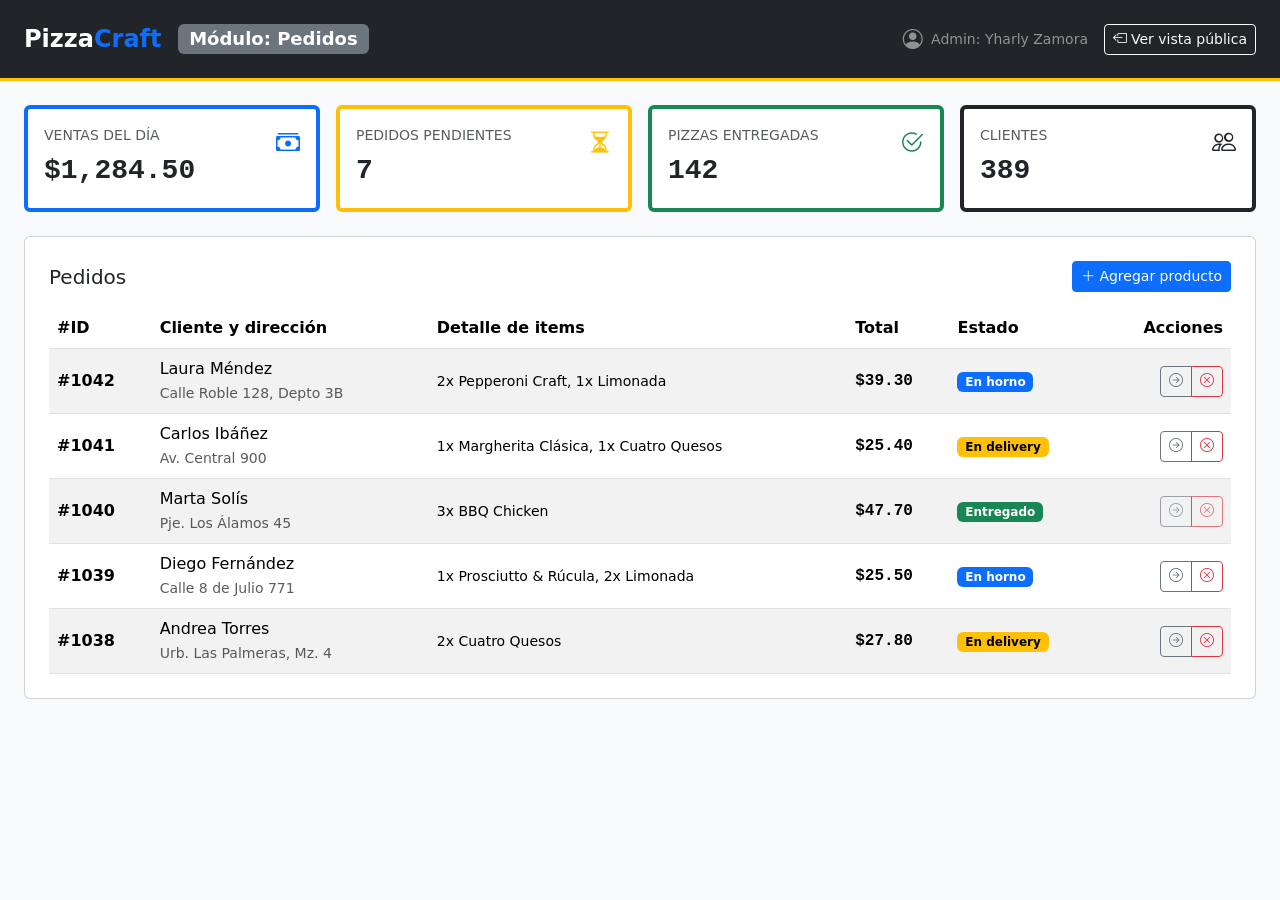
==== admin.html @ ee00fa4d "Add admin.html file" ====
<!DOCTYPE html>
<html lang="es">
<head>
  <meta charset="UTF-8" />
  <meta name="viewport" content="width=device-width, initial-scale=1.0" />
  <title>Pizza Craft</title>
  <link
    href="https://cdn.jsdelivr.net/npm/bootstrap@5.3.3/dist/css/bootstrap.min.css"
    rel="stylesheet"
  />
  <link
    rel="stylesheet"
    href="https://cdn.jsdelivr.net/npm/bootstrap-icons@1.11.3/font/bootstrap-icons.css"
  />

  <link rel="stylesheet" href="activos/css/custom.css" />
</head>
<body class="bg-light">


  <nav class="navbar navbar-expand-lg navbar-dark bg-dark border-bottom border-3 border-warning py-3 mb-4">
    <div class="container-fluid px-4">
      <a class="navbar-brand fw-bold fs-4 d-flex align-items-center gap-2" href="index.html">
        <img src="activos/img/logo.jpg" alt="Logo Pizza Craft" width="40" height="40"
          class="rounded-circle border border-primary border-2 object-fit-cover" onerror="this.style.display='none'" />
        <span>Pizza<span class="text-primary">Craft</span></span>
        <span class="badge text-bg-secondary ms-2">Módulo: Pedidos</span>
      </a>

      <button
        class="navbar-toggler"
        type="button"
        data-bs-toggle="collapse"
        data-bs-target="#navbarAdmin"
        aria-controls="navbarAdmin"
        aria-expanded="false"
        aria-label="Abrir menú de navegación"
      >
        <span class="navbar-toggler-icon"></span>
      </button>

      <div class="collapse navbar-collapse justify-content-end" id="navbarAdmin">
        <div class="d-flex align-items-center gap-3">
          <span class="text-white-50 small d-flex align-items-center gap-2">
            <i class="bi bi-person-circle fs-5"></i> Admin: Yharly Zamora 
          </span>
          <a href="index.html" class="btn btn-outline-light btn-sm">
            <i class="bi bi-box-arrow-left me-1"></i>Ver vista pública
          </a>
        </div>
      </div>
    </div>
  </nav>

  <div class="container-fluid px-4 pb-5">

    <div class="row g-3 mb-4">
      <div class="col-sm-6 col-xl-3">
        <div class="card border-start border-4 border-primary">
          <div class="card-body d-flex justify-content-between align-items-start">
            <div>
              <p class="text-uppercase small text-muted mb-1">Ventas del día</p>
              <p class="font-monospace fw-bold fs-3 mb-0">$1,284.50</p>
            </div>
            <i class="bi bi-cash-stack fs-4 text-primary"></i>
          </div>
        </div>
      </div>
      <div class="col-sm-6 col-xl-3">
        <div class="card border-start border-4 border-warning">
          <div class="card-body d-flex justify-content-between align-items-start">
            <div>
              <p class="text-uppercase small text-muted mb-1">Pedidos pendientes</p>
              <p class="font-monospace fw-bold fs-3 mb-0">7</p>
            </div>
            <i class="bi bi-hourglass-split fs-4 text-warning"></i>
          </div>
        </div>
      </div>
      <div class="col-sm-6 col-xl-3">
        <div class="card border-start border-4 border-success">
          <div class="card-body d-flex justify-content-between align-items-start">
            <div>
              <p class="text-uppercase small text-muted mb-1">Pizzas entregadas</p>
              <p class="font-monospace fw-bold fs-3 mb-0">142</p>
            </div>
            <i class="bi bi-check2-circle fs-4 text-success"></i>
          </div>
        </div>
      </div>
      <div class="col-sm-6 col-xl-3">
        <div class="card border-start border-4 border-dark">
          <div class="card-body d-flex justify-content-between align-items-start">
            <div>
              <p class="text-uppercase small text-muted mb-1">Clientes</p>
              <p class="font-monospace fw-bold fs-3 mb-0">389</p>
            </div>
            <i class="bi bi-people fs-4 text-dark"></i>
          </div>
        </div>
      </div>
    </div>

    <!--TABLA DE PEDIDOS -->

    <div class="card p-3 p-md-4 mb-4">
      <div class="d-flex flex-wrap justify-content-between align-items-center mb-3 gap-2">
        <h2 class="h5 mb-0">Pedidos</h2>
        <button
          type="button"
          class="btn btn-primary btn-sm"
          data-bs-toggle="modal"
          data-bs-target="#modalProducto"
        >
          <i class="bi bi-plus-lg me-1"></i>Agregar producto
        </button>
      </div>

      <div class="table-responsive">
        <table class="table table-striped table-hover align-middle mb-0">
          <thead>
            <tr>
              <th scope="col">#ID</th>
              <th scope="col">Cliente y dirección</th>
              <th scope="col">Detalle de items</th>
              <th scope="col">Total</th>
              <th scope="col">Estado</th>
              <th scope="col" class="text-end">Acciones</th>
            </tr>
          </thead>
          <tbody>
            <tr>
              <td class="fw-semibold">#1042</td>
              <td>
                Laura Méndez<br />
                <span class="text-muted small">Calle Roble 128, Depto 3B</span>
              </td>
              <td class="small">2x Pepperoni Craft, 1x Limonada</td>
              <td class="font-monospace fw-semibold">$39.30</td>
              <td><span class="badge text-bg-primary">En horno</span></td>
              <td class="text-end">
                <div class="btn-group btn-group-sm" role="group" aria-label="Acciones del pedido">
                  <button type="button" class="btn btn-outline-secondary" title="Avanzar estado">
                    <i class="bi bi-arrow-right-circle"></i>
                  </button>
                  <button type="button" class="btn btn-outline-danger" title="Anular pedido">
                    <i class="bi bi-x-circle"></i>
                  </button>
                </div>
              </td>
            </tr>
            <tr>
              <td class="fw-semibold">#1041</td>
              <td>
                Carlos Ibáñez<br />
                <span class="text-muted small">Av. Central 900</span>
              </td>
              <td class="small">1x Margherita Clásica, 1x Cuatro Quesos</td>
              <td class="font-monospace fw-semibold">$25.40</td>
              <td><span class="badge text-bg-warning">En delivery</span></td>
              <td class="text-end">
                <div class="btn-group btn-group-sm" role="group" aria-label="Acciones del pedido">
                  <button type="button" class="btn btn-outline-secondary" title="Avanzar estado">
                    <i class="bi bi-arrow-right-circle"></i>
                  </button>
                  <button type="button" class="btn btn-outline-danger" title="Anular pedido">
                    <i class="bi bi-x-circle"></i>
                  </button>
                </div>
              </td>
            </tr>
            <tr>
              <td class="fw-semibold">#1040</td>
              <td>
                Marta Solís<br />
                <span class="text-muted small">Pje. Los Álamos 45</span>
              </td>
              <td class="small">3x BBQ Chicken</td>
              <td class="font-monospace fw-semibold">$47.70</td>
              <td><span class="badge text-bg-success">Entregado</span></td>
              <td class="text-end">
                <div class="btn-group btn-group-sm" role="group" aria-label="Acciones del pedido">
                  <button type="button" class="btn btn-outline-secondary" title="Avanzar estado" disabled>
                    <i class="bi bi-arrow-right-circle"></i>
                  </button>
                  <button type="button" class="btn btn-outline-danger" title="Anular pedido" disabled>
                    <i class="bi bi-x-circle"></i>
                  </button>
                </div>
              </td>
            </tr>
            <tr>
              <td class="fw-semibold">#1039</td>
              <td>
                Diego Fernández<br />
                <span class="text-muted small">Calle 8 de Julio 771</span>
              </td>
              <td class="small">1x Prosciutto &amp; Rúcula, 2x Limonada</td>
              <td class="font-monospace fw-semibold">$25.50</td>
              <td><span class="badge text-bg-primary">En horno</span></td>
              <td class="text-end">
                <div class="btn-group btn-group-sm" role="group" aria-label="Acciones del pedido">
                  <button type="button" class="btn btn-outline-secondary" title="Avanzar estado">
                    <i class="bi bi-arrow-right-circle"></i>
                  </button>
                  <button type="button" class="btn btn-outline-danger" title="Anular pedido">
                    <i class="bi bi-x-circle"></i>
                  </button>
                </div>
              </td>
            </tr>
            <tr>
              <td class="fw-semibold">#1038</td>
              <td>
                Andrea Torres<br />
                <span class="text-muted small">Urb. Las Palmeras, Mz. 4</span>
              </td>
              <td class="small">2x Cuatro Quesos</td>
              <td class="font-monospace fw-semibold">$27.80</td>
              <td><span class="badge text-bg-warning">En delivery</span></td>
              <td class="text-end">
                <div class="btn-group btn-group-sm" role="group" aria-label="Acciones del pedido">
                  <button type="button" class="btn btn-outline-secondary" title="Avanzar estado">
                    <i class="bi bi-arrow-right-circle"></i>
                  </button>
                  <button type="button" class="btn btn-outline-danger" title="Anular pedido">
                    <i class="bi bi-x-circle"></i>
                  </button>
                </div>
              </td>
            </tr>
          </tbody>
        </table>
      </div>
    </div>
  </div>

  <!--EDITAR PRODUCTO-->

  <div class="modal fade" id="modalProducto" tabindex="-1" aria-labelledby="modalProductoLabel" aria-hidden="true">
    <div class="modal-dialog modal-dialog-centered modal-lg">
      <div class="modal-content">
        <div class="modal-header">
          <h5 class="modal-title" id="modalProductoLabel">Agregar producto</h5>
          <button type="button" class="btn-close" data-bs-dismiss="modal" aria-label="Cerrar"></button>
        </div>
        <div class="modal-body">
          <form class="row g-3 needs-validation" novalidate>
            <div class="col-md-6">
              <label for="prodNombre" class="form-label">Nombre</label>
              <input type="text" class="form-control" id="prodNombre" placeholder="Ej: Pizza Cuatro Quesos" required />
              <div class="invalid-feedback">Ingresá el nombre del producto.</div>
            </div>

            <div class="col-md-6">
              <label for="prodCategoria" class="form-label">Categoría</label>
              <select class="form-select" id="prodCategoria" required>
                <option value="" selected disabled>Seleccioná una categoría</option>
                <option value="especiales">Especiales</option>
                <option value="clasicas">Clásicas</option>
                <option value="bebidas">Bebidas</option>
              </select>
              <div class="invalid-feedback">Seleccioná una categoría.</div>
            </div>

            <div class="col-md-6">
              <label for="prodPrecio" class="form-label">Precio ($)</label>
              <input type="number" step="0.01" min="0" class="form-control" id="prodPrecio" placeholder="0.00" required />
              <div class="invalid-feedback">Ingresá un precio válido.</div>
            </div>

            <div class="col-md-6">
              <label for="prodImagen" class="form-label">Imagen (URL)</label>
              <input type="url" class="form-control" id="prodImagen" placeholder="activos/img/pizzas/nombre.jpg" />
            </div>

            <div class="col-12">
              <label for="prodDescripcion" class="form-label">Descripción</label>
              <textarea class="form-control" id="prodDescripcion" rows="3" placeholder="Breve descripción de los ingredientes..."></textarea>
            </div>
          </form>
        </div>
        <div class="modal-footer">
          <button type="button" class="btn btn-outline-secondary" data-bs-dismiss="modal">Cancelar</button>
          <button type="button" class="btn btn-primary" data-bs-dismiss="modal">
            <i class="bi bi-check2 me-1"></i>Guardar producto
          </button>
        </div>
      </div>
    </div>
  </div>

  <script src="https://cdn.jsdelivr.net/npm/bootstrap@5.3.3/dist/js/bootstrap.bundle.min.js"></script>
  <script src="activos/js/main.js"></script>
</body>
</html>
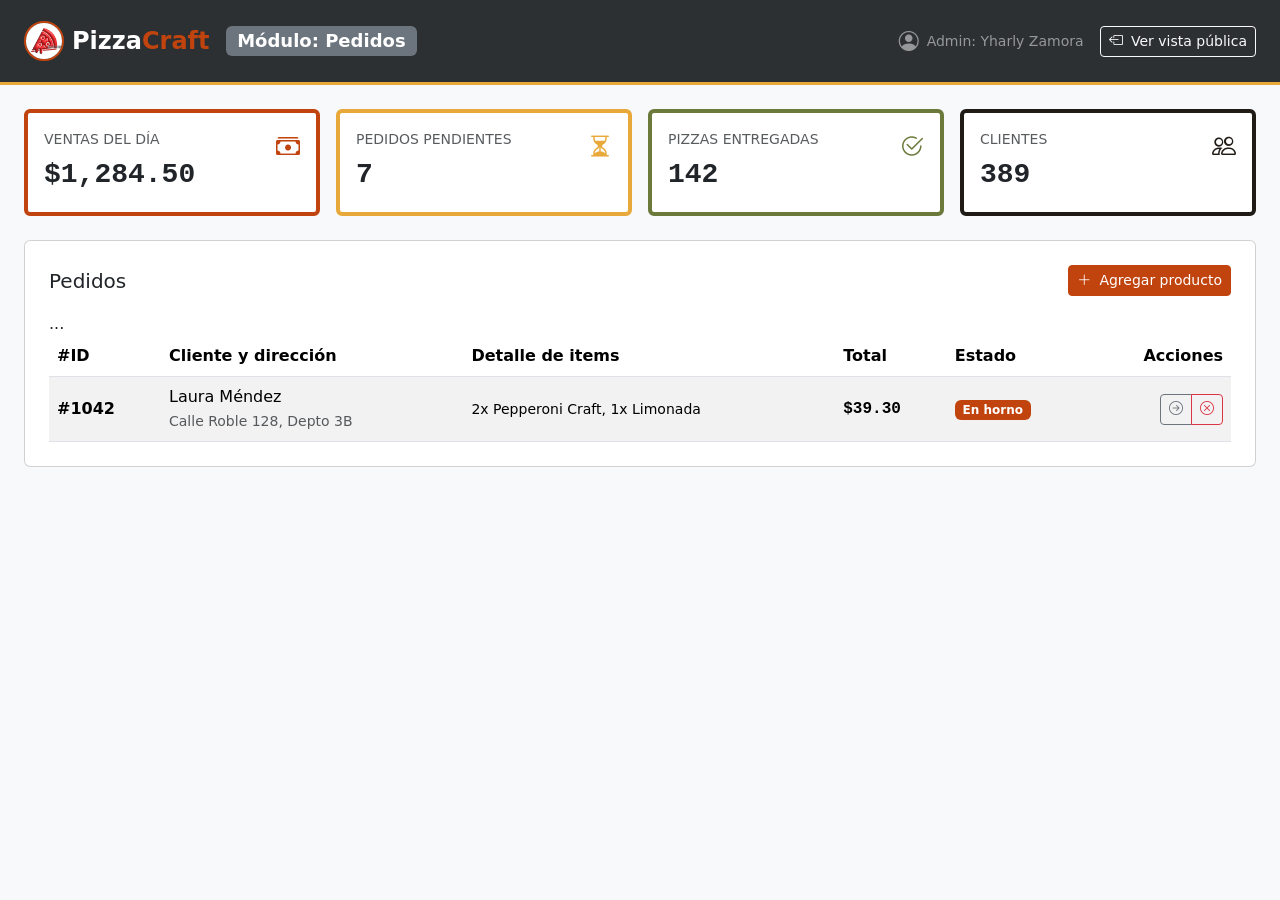
==== commit df729832: "Refactor admin.html for improved structure and clarity" ====
--- a/admin.html
+++ b/admin.html
@@ -1,71 +1,153 @@
 <!DOCTYPE html>
 <html lang="es">
+
 <head>
   <meta charset="UTF-8" />
   <meta name="viewport" content="width=device-width, initial-scale=1.0" />
+
   <title>Pizza Craft</title>
-  <link
-    href="https://cdn.jsdelivr.net/npm/bootstrap@5.3.3/dist/css/bootstrap.min.css"
-    rel="stylesheet"
-  />
-  <link
-    rel="stylesheet"
-    href="https://cdn.jsdelivr.net/npm/bootstrap-icons@1.11.3/font/bootstrap-icons.css"
-  />
+  <link href="https://cdn.jsdelivr.net/npm/bootstrap@5.3.3/dist/css/bootstrap.min.css" rel="stylesheet" />
+
+  <link rel="stylesheet" href="https://cdn.jsdelivr.net/npm/bootstrap-icons@1.11.3/font/bootstrap-icons.css" />
 
   <link rel="stylesheet" href="activos/css/custom.css" />
 </head>
+
 <body class="bg-light">
 
-
+  <!-- ==================== NAVBAR ==================== -->
+  <!-- Navbar de Bootstrap -->
+  <!-- navbar-expand-lg: mantiene el menú expandido desde lg-->
+  <!-- debajo de lg se convierte en menú hamburguesa -->
   <nav class="navbar navbar-expand-lg navbar-dark bg-dark border-bottom border-3 border-warning py-3 mb-4">
+
+    <!-- container-fluid: utiliza todo el ancho disponible -->
+    <!-- px-4: agrega padding horizontal -->
     <div class="container-fluid px-4">
+
+      <!-- LOGO PizzaCraft y "Módulo: Pedidos" -->
+      <!-- navbar-brand: identifica la marca dentro del Navbar -->
+      <!-- d-flex: organiza logo, nombre y badge mediante Flexbox -->
+      <!-- align-items-center: centra verticalmente los elementos -->
+      <!-- gap-2: agrega separación entre los elementos -->
       <a class="navbar-brand fw-bold fs-4 d-flex align-items-center gap-2" href="index.html">
+
+        <!-- Imagen del logo -->
         <img src="activos/img/logo.jpg" alt="Logo Pizza Craft" width="40" height="40"
-          class="rounded-circle border border-primary border-2 object-fit-cover" onerror="this.style.display='none'" />
+          class="rounded-circle border border-primary border-2 object-fit-cover"
+          onerror="this.style.display='none'" />
+
+        <!-- Nombre de la marca -->
         <span>Pizza<span class="text-primary">Craft</span></span>
+
+        <!-- Badge de Bootstrap para indicar el módulo actual -->
         <span class="badge text-bg-secondary ms-2">Módulo: Pedidos</span>
       </a>
 
-      <button
-        class="navbar-toggler"
-        type="button"
+
+      <!-- ==================== BOTÓN RESPONSIVE ==================== -->
+      <!-- Botón de menú que aparece cuando el Navbar se colapsa -->
+      <!-- data-bs-toggle="collapse": activa el componente Collapse de Bootstrap -->
+      <!-- data-bs-target="#navbarAdmin": indica qué elemento debe abrir/cerrar -->
+      <!-- aria-controls: indica qué elemento controla el botón -->
+      <!-- aria-expanded="false": indica que inicialmente el menú está cerrado -->
+      <button class="navbar-toggler" type="button"
         data-bs-toggle="collapse"
         data-bs-target="#navbarAdmin"
         aria-controls="navbarAdmin"
-        aria-expanded="false"
-        aria-label="Abrir menú de navegación"
-      >
+        aria-expanded="false">
+
+        <!-- Ícono de menú de Bootstrap -->
         <span class="navbar-toggler-icon"></span>
       </button>
 
+
+      <!-- ==================== CONTENIDO DERECHO DEL NAVBAR ==================== -->
+      <!-- collapse: permite ocultar/mostrar esta sección en responsive -->
+      <!-- navbar-collapse: sección colapsable propia del Navbar -->
+      <!-- justify-content-end: coloca el contenido hacia la derecha -->
       <div class="collapse navbar-collapse justify-content-end" id="navbarAdmin">
+
+        <!-- Flexbox para organizar usuario y botón -->
+        <!-- align-items-center: centra verticalmente -->
+        <!-- gap-3: separa los elementos -->
         <div class="d-flex align-items-center gap-3">
+
+          <!-- Información del administrador -->
+          <!-- d-flex: coloca ícono y texto juntos -->
+          <!-- align-items-center: centra verticalmente -->
+          <!-- gap-2: separa el ícono del texto -->
           <span class="text-white-50 small d-flex align-items-center gap-2">
-            <i class="bi bi-person-circle fs-5"></i> Admin: Yharly Zamora 
+
+            <!-- Ícono de usuario de Bootstrap Icons -->
+            <i class="bi bi-person-circle fs-5"></i>
+
+            Admin: Yharly Zamora
           </span>
+
+          <!-- Enlace con apariencia de botón mediante Bootstrap -->
+          <!-- btn: aplica el estilo base de botón -->
+          <!-- btn-outline-light: crea un botón con borde claro y efecto hover -->
+          <!-- btn-sm: reduce el tamaño del botón -->
           <a href="index.html" class="btn btn-outline-light btn-sm">
-            <i class="bi bi-box-arrow-left me-1"></i>Ver vista pública
+
+            <!-- Ícono de Bootstrap Icons -->
+            <!-- me-1: agrega margen a la derecha del ícono -->
+            <i class="bi bi-box-arrow-left me-1"></i>
+
+            Ver vista pública
           </a>
+
         </div>
       </div>
     </div>
   </nav>
 
+
+  <!-- ==================== CONTENEDOR PRINCIPAL ==================== -->
+  <!-- container-fluid: ocupa todo el ancho disponible -->
+  <!-- px-4: padding horizontal -->
+  <!-- pb-5: padding inferior -->
   <div class="container-fluid px-4 pb-5">
 
+
+    <!-- ==================== TARJETAS DE RESUMEN ==================== -->
+    <!-- row: crea una fila del Grid System -->
+    <!-- g-3: separación entre las columnas -->
+    <!-- mb-4: margen inferior -->
     <div class="row g-3 mb-4">
+
+      <!-- col-sm-6: desde sm ocupa 6/12 columnas -->
+      <!-- col-xl-3: desde xl ocupa 3/12 columnas -->
       <div class="col-sm-6 col-xl-3">
+
+        <!-- Card de Bootstrap -->
+        <!-- border-start border-4: borde izquierdo de 4px -->
+        <!-- border-primary: color primario -->
         <div class="card border-start border-4 border-primary">
+
+          <!-- card-body: contenido interno de la tarjeta -->
+          <!-- d-flex: utiliza Flexbox -->
+          <!-- justify-content-between: separa texto e ícono -->
+          <!-- align-items-start: alinea los elementos arriba -->
           <div class="card-body d-flex justify-content-between align-items-start">
+
             <div>
+              <!-- Utilidades de texto -->
               <p class="text-uppercase small text-muted mb-1">Ventas del día</p>
+
+              <!-- Tipografía y espaciado -->
               <p class="font-monospace fw-bold fs-3 mb-0">$1,284.50</p>
             </div>
+
+            <!-- Ícono de Bootstrap Icons -->
             <i class="bi bi-cash-stack fs-4 text-primary"></i>
           </div>
         </div>
       </div>
+
+
+      <!-- Segunda tarjeta -->
       <div class="col-sm-6 col-xl-3">
         <div class="card border-start border-4 border-warning">
           <div class="card-body d-flex justify-content-between align-items-start">
@@ -77,6 +159,9 @@
           </div>
         </div>
       </div>
+
+
+      <!-- Tercera tarjeta -->
       <div class="col-sm-6 col-xl-3">
         <div class="card border-start border-4 border-success">
           <div class="card-body d-flex justify-content-between align-items-start">
@@ -88,6 +173,9 @@
           </div>
         </div>
       </div>
+
+
+      <!-- Cuarta tarjeta -->
       <div class="col-sm-6 col-xl-3">
         <div class="card border-start border-4 border-dark">
           <div class="card-body d-flex justify-content-between align-items-start">
@@ -99,25 +187,49 @@
           </div>
         </div>
       </div>
+
     </div>
 
-    <!--TABLA DE PEDIDOS -->
-
+
+    <!-- ==================== TABLA DE PEDIDOS ==================== -->
+    <!-- Card de Bootstrap que contiene la tabla -->
+    <!-- p-3: padding -->
+    <!-- p-md-4: aumenta el padding desde md -->
+    <!-- mb-4: margen inferior -->
     <div class="card p-3 p-md-4 mb-4">
+
+      <!-- Flexbox para colocar título y botón -->
+      <!-- flex-wrap: permite que bajen de línea si no hay espacio -->
+      <!-- justify-content-between: separa título y botón -->
+      <!-- align-items-center: centra verticalmente -->
+      <!-- gap-2: separación -->
       <div class="d-flex flex-wrap justify-content-between align-items-center mb-3 gap-2">
+
         <h2 class="h5 mb-0">Pedidos</h2>
-        <button
-          type="button"
-          class="btn btn-primary btn-sm"
+
+        <!-- Botón Bootstrap que abre el Modal -->
+        <!-- data-bs-toggle="modal": activa el componente Modal -->
+        <!-- data-bs-target="#modalProducto": indica qué Modal abrir -->
+        <button type="button" class="btn btn-primary btn-sm"
           data-bs-toggle="modal"
-          data-bs-target="#modalProducto"
-        >
-          <i class="bi bi-plus-lg me-1"></i>Agregar producto
+          data-bs-target="#modalProducto">
+
+          <i class="bi bi-plus-lg me-1"></i>
+          Agregar producto
         </button>
-      </div>
-
+
+      </div>
+
+
+      <!-- table-responsive: permite desplazar horizontalmente la tabla en pantallas pequeñas -->
       <div class="table-responsive">
+
+        <!-- Tabla de Bootstrap -->
+        <!-- table-striped: filas alternadas -->
+        <!-- table-hover: efecto al pasar el mouse -->
+        <!-- align-middle: centra verticalmente el contenido -->
         <table class="table table-striped table-hover align-middle mb-0">
+
           <thead>
             <tr>
               <th scope="col">#ID</th>
@@ -128,167 +240,202 @@
               <th scope="col" class="text-end">Acciones</th>
             </tr>
           </thead>
+
           <tbody>
+
+            <!-- Pedido -->
             <tr>
               <td class="fw-semibold">#1042</td>
+
               <td>
                 Laura Méndez<br />
                 <span class="text-muted small">Calle Roble 128, Depto 3B</span>
               </td>
+
               <td class="small">2x Pepperoni Craft, 1x Limonada</td>
+
               <td class="font-monospace fw-semibold">$39.30</td>
-              <td><span class="badge text-bg-primary">En horno</span></td>
+
+              <!-- Badge de Bootstrap para indicar el estado -->
+              <td>
+                <span class="badge text-bg-primary">En horno</span>
+              </td>
+
+              <!-- text-end: alinea las acciones hacia la derecha -->
               <td class="text-end">
+
+                <!-- btn-group: agrupa los botones -->
+                <!-- btn-group-sm: grupo de botones pequeño -->
                 <div class="btn-group btn-group-sm" role="group" aria-label="Acciones del pedido">
+
+                  <!-- Botón para avanzar estado -->
                   <button type="button" class="btn btn-outline-secondary" title="Avanzar estado">
                     <i class="bi bi-arrow-right-circle"></i>
                   </button>
+
+                  <!-- Botón para anular pedido -->
                   <button type="button" class="btn btn-outline-danger" title="Anular pedido">
                     <i class="bi bi-x-circle"></i>
                   </button>
+
                 </div>
               </td>
             </tr>
-            <tr>
-              <td class="fw-semibold">#1041</td>
-              <td>
-                Carlos Ibáñez<br />
-                <span class="text-muted small">Av. Central 900</span>
-              </td>
-              <td class="small">1x Margherita Clásica, 1x Cuatro Quesos</td>
-              <td class="font-monospace fw-semibold">$25.40</td>
-              <td><span class="badge text-bg-warning">En delivery</span></td>
-              <td class="text-end">
-                <div class="btn-group btn-group-sm" role="group" aria-label="Acciones del pedido">
-                  <button type="button" class="btn btn-outline-secondary" title="Avanzar estado">
-                    <i class="bi bi-arrow-right-circle"></i>
-                  </button>
-                  <button type="button" class="btn btn-outline-danger" title="Anular pedido">
-                    <i class="bi bi-x-circle"></i>
-                  </button>
-                </div>
-              </td>
-            </tr>
-            <tr>
-              <td class="fw-semibold">#1040</td>
-              <td>
-                Marta Solís<br />
-                <span class="text-muted small">Pje. Los Álamos 45</span>
-              </td>
-              <td class="small">3x BBQ Chicken</td>
-              <td class="font-monospace fw-semibold">$47.70</td>
-              <td><span class="badge text-bg-success">Entregado</span></td>
-              <td class="text-end">
-                <div class="btn-group btn-group-sm" role="group" aria-label="Acciones del pedido">
-                  <button type="button" class="btn btn-outline-secondary" title="Avanzar estado" disabled>
-                    <i class="bi bi-arrow-right-circle"></i>
-                  </button>
-                  <button type="button" class="btn btn-outline-danger" title="Anular pedido" disabled>
-                    <i class="bi bi-x-circle"></i>
-                  </button>
-                </div>
-              </td>
-            </tr>
-            <tr>
-              <td class="fw-semibold">#1039</td>
-              <td>
-                Diego Fernández<br />
-                <span class="text-muted small">Calle 8 de Julio 771</span>
-              </td>
-              <td class="small">1x Prosciutto &amp; Rúcula, 2x Limonada</td>
-              <td class="font-monospace fw-semibold">$25.50</td>
-              <td><span class="badge text-bg-primary">En horno</span></td>
-              <td class="text-end">
-                <div class="btn-group btn-group-sm" role="group" aria-label="Acciones del pedido">
-                  <button type="button" class="btn btn-outline-secondary" title="Avanzar estado">
-                    <i class="bi bi-arrow-right-circle"></i>
-                  </button>
-                  <button type="button" class="btn btn-outline-danger" title="Anular pedido">
-                    <i class="bi bi-x-circle"></i>
-                  </button>
-                </div>
-              </td>
-            </tr>
-            <tr>
-              <td class="fw-semibold">#1038</td>
-              <td>
-                Andrea Torres<br />
-                <span class="text-muted small">Urb. Las Palmeras, Mz. 4</span>
-              </td>
-              <td class="small">2x Cuatro Quesos</td>
-              <td class="font-monospace fw-semibold">$27.80</td>
-              <td><span class="badge text-bg-warning">En delivery</span></td>
-              <td class="text-end">
-                <div class="btn-group btn-group-sm" role="group" aria-label="Acciones del pedido">
-                  <button type="button" class="btn btn-outline-secondary" title="Avanzar estado">
-                    <i class="bi bi-arrow-right-circle"></i>
-                  </button>
-                  <button type="button" class="btn btn-outline-danger" title="Anular pedido">
-                    <i class="bi bi-x-circle"></i>
-                  </button>
-                </div>
-              </td>
-            </tr>
+
+            <!-- Los demás pedidos utilizan la misma estructura Bootstrap -->
+            ...
           </tbody>
         </table>
       </div>
     </div>
   </div>
 
-  <!--EDITAR PRODUCTO-->
-
-  <div class="modal fade" id="modalProducto" tabindex="-1" aria-labelledby="modalProductoLabel" aria-hidden="true">
+
+  <!-- ==================== MODAL AGREGAR PRODUCTO ==================== -->
+  <!-- modal: componente Modal de Bootstrap -->
+  <!-- fade: agrega animación al abrir/cerrar -->
+  <div class="modal fade" id="modalProducto" tabindex="-1"
+    aria-labelledby="modalProductoLabel" aria-hidden="true">
+
+    <!-- modal-dialog: estructura del cuadro del Modal -->
+    <!-- modal-dialog-centered: centra verticalmente -->
+    <!-- modal-lg: aumenta el ancho -->
     <div class="modal-dialog modal-dialog-centered modal-lg">
+
       <div class="modal-content">
+
+        <!-- Encabezado del Modal -->
         <div class="modal-header">
           <h5 class="modal-title" id="modalProductoLabel">Agregar producto</h5>
-          <button type="button" class="btn-close" data-bs-dismiss="modal" aria-label="Cerrar"></button>
-        </div>
+
+          <!-- btn-close: botón de cierre de Bootstrap -->
+          <button type="button" class="btn-close"
+            data-bs-dismiss="modal"
+            aria-label="Cerrar"></button>
+        </div>
+
+
+        <!-- Contenido del Modal -->
         <div class="modal-body">
+
+          <!-- Formulario utilizando el Grid System -->
+          <!-- row: fila del Grid -->
+          <!-- g-3: separación entre elementos -->
+          <!-- needs-validation: utilizado por nuestro JavaScript para validar -->
           <form class="row g-3 needs-validation" novalidate>
+
+            <!-- col-md-6: desde md ocupa la mitad del ancho -->
+            <!-- En tamaños menores ocupa todo el ancho -->
             <div class="col-md-6">
+
               <label for="prodNombre" class="form-label">Nombre</label>
-              <input type="text" class="form-control" id="prodNombre" placeholder="Ej: Pizza Cuatro Quesos" required />
-              <div class="invalid-feedback">Ingresá el nombre del producto.</div>
-            </div>
-
+
+              <!-- form-control: estilo Bootstrap para controles de formulario -->
+              <input type="text" class="form-control"
+                id="prodNombre"
+                placeholder="Ej: Pizza Cuatro Quesos"
+                required />
+
+              <!-- Mensaje de validación de Bootstrap -->
+              <div class="invalid-feedback">
+                Ingresá el nombre del producto.
+              </div>
+            </div>
+
+
+            <!-- Segunda columna -->
             <div class="col-md-6">
               <label for="prodCategoria" class="form-label">Categoría</label>
+
+              <!-- form-select: estilo Bootstrap para select -->
               <select class="form-select" id="prodCategoria" required>
                 <option value="" selected disabled>Seleccioná una categoría</option>
                 <option value="especiales">Especiales</option>
                 <option value="clasicas">Clásicas</option>
                 <option value="bebidas">Bebidas</option>
               </select>
-              <div class="invalid-feedback">Seleccioná una categoría.</div>
-            </div>
-
+
+              <div class="invalid-feedback">
+                Seleccioná una categoría.
+              </div>
+            </div>
+
+
+            <!-- Precio -->
             <div class="col-md-6">
               <label for="prodPrecio" class="form-label">Precio ($)</label>
-              <input type="number" step="0.01" min="0" class="form-control" id="prodPrecio" placeholder="0.00" required />
-              <div class="invalid-feedback">Ingresá un precio válido.</div>
-            </div>
-
+
+              <input type="number" step="0.01" min="0"
+                class="form-control"
+                id="prodPrecio"
+                placeholder="0.00"
+                required />
+
+              <div class="invalid-feedback">
+                Ingresá un precio válido.
+              </div>
+            </div>
+
+
+            <!-- Imagen -->
             <div class="col-md-6">
               <label for="prodImagen" class="form-label">Imagen (URL)</label>
-              <input type="url" class="form-control" id="prodImagen" placeholder="activos/img/pizzas/nombre.jpg" />
-            </div>
-
+
+              <input type="url" class="form-control"
+                id="prodImagen"
+                placeholder="activos/img/pizzas/nombre.jpg" />
+            </div>
+
+
+            <!-- col-12: ocupa las 12 columnas -->
             <div class="col-12">
-              <label for="prodDescripcion" class="form-label">Descripción</label>
-              <textarea class="form-control" id="prodDescripcion" rows="3" placeholder="Breve descripción de los ingredientes..."></textarea>
-            </div>
+
+              <label for="prodDescripcion" class="form-label">
+                Descripción
+              </label>
+
+              <textarea class="form-control"
+                id="prodDescripcion"
+                rows="3"
+                placeholder="Breve descripción de los ingredientes..."></textarea>
+            </div>
+
           </form>
         </div>
+
+
+        <!-- Pie del Modal -->
         <div class="modal-footer">
-          <button type="button" class="btn btn-outline-secondary" data-bs-dismiss="modal">Cancelar</button>
-          <button type="button" class="btn btn-primary" data-bs-dismiss="modal">
-            <i class="bi bi-check2 me-1"></i>Guardar producto
+
+          <button type="button"
+            class="btn btn-outline-secondary"
+            data-bs-dismiss="modal">
+            Cancelar
           </button>
-        </div>
+
+          <button type="button"
+            class="btn btn-primary"
+            data-bs-dismiss="modal">
+
+            <i class="bi bi-check2 me-1"></i>
+            Guardar producto
+          </button>
+
+        </div>
+
       </div>
     </div>
   </div>
+
+
+  <!-- Bootstrap JavaScript: permite utilizar componentes interactivos como Navbar, Collapse y Modal -->
+  <script src="https://cdn.jsdelivr.net/npm/bootstrap@5.3.3/dist/js/bootstrap.bundle.min.js"></script>
+
+  <!-- JavaScript propio del proyecto -->
+  <script src="activos/js/main.js"></script>
+
+</body>
+</html>
 
   <script src="https://cdn.jsdelivr.net/npm/bootstrap@5.3.3/dist/js/bootstrap.bundle.min.js"></script>
   <script src="activos/js/main.js"></script>
--- a/activos/css/custom.css
+++ b/activos/css/custom.css
@@ -0,0 +1,51 @@
+:root {
+  --bs-primary: #c1440e;
+  --bs-primary-rgb: 193, 68, 14;
+  --bs-success: #6b7a3a;
+  --bs-success-rgb: 107, 122, 58;
+  --bs-warning: #e8a93a;
+  --bs-warning-rgb: 232, 169, 58;
+  --bs-dark: #211b16;
+  --bs-dark-rgb: 33, 27, 22;
+}
+
+.btn-primary {
+  --bs-btn-bg: var(--bs-primary);
+  --bs-btn-border-color: var(--bs-primary);
+  --bs-btn-hover-bg: #96350a;
+  --bs-btn-hover-border-color: #96350a;
+  --bs-btn-active-bg: #7a2b08;
+  --bs-btn-active-border-color: #7a2b08;
+  --bs-btn-focus-shadow-rgb: var(--bs-primary-rgb);
+  --bs-btn-disabled-bg: var(--bs-primary);
+  --bs-btn-disabled-border-color: var(--bs-primary);
+}
+
+.nav-pills {
+  --bs-nav-pills-link-active-bg: var(--bs-primary);
+}
+
+/* Navbar */
+.navbar {
+  background-color: rgba(33, 37, 41, 0.95) !important;
+  backdrop-filter: blur(8px);
+  -webkit-backdrop-filter: blur(8px);
+}
+
+.nav-link-custom {
+  transition: opacity 0.2s ease, color 0.2s ease;
+  opacity: 0.75;
+}
+
+.nav-link-custom:hover,
+.nav-link-custom.active {
+  opacity: 1;
+  color: #ffffff !important;
+}
+
+.form-bg-dark:focus {
+  background-color: #1a1e21 !important;
+  color: #ffffff !important;
+  box-shadow: none;
+  border-color: var(--bs-primary) !important;
+}
